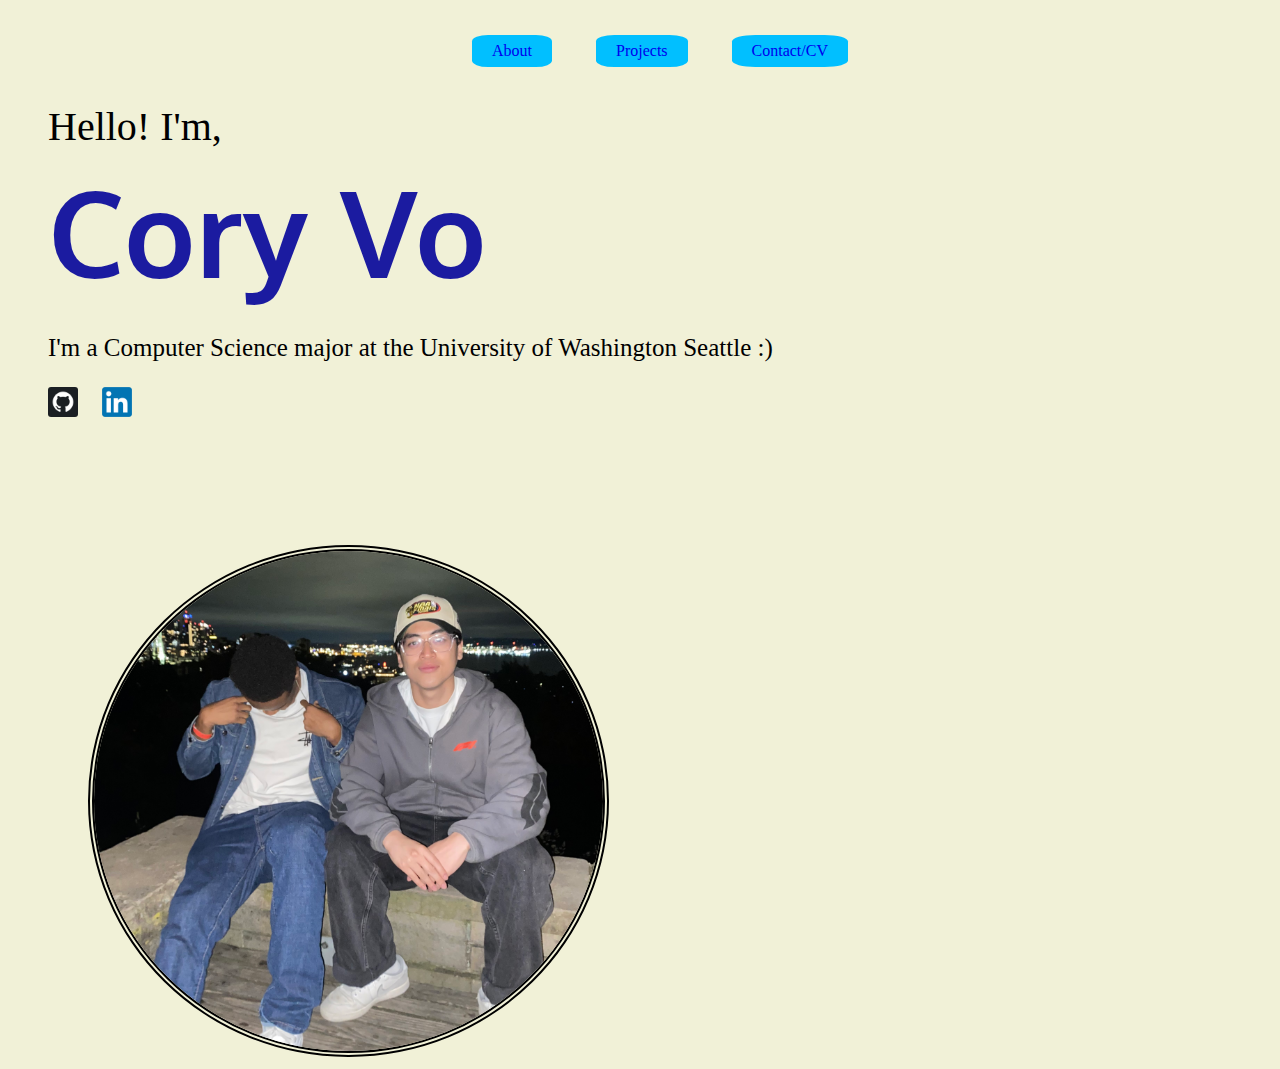
==== index.html @ 05084bd1 "small-fixes" ====
<!--
    Name: Cory Vo
    Date: 7/3/2024

    This is an index.html that gives basic information about me,
    such as my hobbies, music taste and overall background.
-->

<!DOCTYPE html>
<html lang="en">

<head>
    <meta charset="UTF-8">
    <meta name="viewport" content="width=device-width, initial-scale=1.0">
    <title>About Me</title>
    <link rel="stylesheet" href="styling.css">
    <link rel="preconnect" href="https://fonts.googleapis.com">
    <link rel="preconnect" href="https://fonts.gstatic.com" crossorigin>
    <link href="https://fonts.googleapis.com/css2?family=Oxygen:wght@300;400;700&display=swap" rel="stylesheet">
</head>

<body>
    <header>
        <nav>
            <ul>
                <li><a href="index.html" id="first">About</a></li>
                <li><a href="project.html" id="sec">Projects</a></li>
                <li><a href="contact.html" id="third">Contact/CV</a></li>
            </ul>
        </nav>
    </header>
    <main>
        <section class= "content">
            <div id="text">
                <p id="intro">Hello! I'm,</p> 
                <h1>Cory Vo</h1>
                <br>
                <p>I'm a Computer Science major at the University of Washington Seattle :)</p>
            </div>
            <div class="logos">
                <a href="https://github.com/vocory253" target="_blank">
                    <img id="github" src="images/github.jpg" alt="Github Logo">
                </a> 
                <a href="https://www.linkedin.com/in/cory-vo/" target="_blank">
                    <img id="linked" src="images/linkedin.png" alt="LinkedIn Logo">
                </a>
            </div>
        </section>
            <img id="profile" src="images/profile.jpg" alt="Profile Picture">
    </main>
</body>
</html>
---- styling.css ----
/*
  Cory Vo
  7/3/2024

  This style.css page contains my code for the sylistic choices I used for the website
*/

.oxygen-light {
    font-family: "Oxygen", sans-serif;
    font-weight: 300;
    font-style: normal;
  }

/*
Header
*/
header {
    margin-top: 35px;
}

nav {
    text-align: center;
}

nav a {
    text-decoration: none;
    background-color: rgb(1, 191, 255);
    padding: 7px 20px;
    border-radius: 20%;
    display: inline-block;
    transition: transform 0.5s ease;
}

nav a:visited{
    color: black;
}

nav a:hover {
    color: white; /* Color when hovering over links */
    transform: scale(1.1);
    
}

nav ul li {
    display: inline;
    margin: 0 20px;
}

/*
Body (intro)
*/
body {
    background-color: rgb(241, 241, 215);
    background-size: 100% 100%;
} 

h1 {
    font-size: 120px;
    margin: 0; 
    font-family: Oxygen;
}

.content p {
    font-size: 25px;
    margin: 0;  
    color: black;
}

.content {
    padding: 20px 40px; 
    text-align: left;
    overflow: hidden;
    color: rgb(27, 27, 160);
    display: inline-block;
    margin-bottom: 60px;
}

.content p:first-child {
    margin-bottom: 5px; /* Adjust space between first <p> and <h1> */
}

.content p:last-child {
    margin-top: 10px; /* Adjust space between <h1> and last <p> */
}

.content #intro {
    font-size: 40px;
}

#profile {
    height: 500px;
    overflow: hidden;
    border-radius: 50%;
    margin-left: 80px;
    margin-top: 40px;
    max-width: 100%;
    border-style: double;
    border-width: 6px;
    display: inline-block;
    transition: transform 0.7s ease;
}

#profile:hover {
    transform: scale(1.1);
}

.logos a{
    text-decoration: none;
}

#github {
    margin-top: 20px;
    height: 30px;
}

#linked {
    margin-top: 25px;
    margin-left: 20px;
    height: 30px;
}

#github:hover, #linked:hover {
    transform: scale(1.1); /* Scale up by 10% on hover */
    background-color: rgb(140, 223, 251);
}

#github, #linked {
    transition: transform 0.3s ease; 
    border-radius: 10%
}

/*
Body (contact)
*/
#insta, #linked_in, #outlook, #resume {
    height: 250px;
    margin-left: 100px;
    margin-top: 100px;
    border-radius: 5%;
    transition: transform 0.3s ease;
}

#insta:hover, #linked_in:hover, #outlook:hover, #resume:hover {
    transform: scale(1.1);
}

#undercon {
    height: 500px;
    padding-left: 400px;
    padding-top: 75px;
}

.all_logos a{
    text-decoration: none;
}

/*
Body (projects)
*/
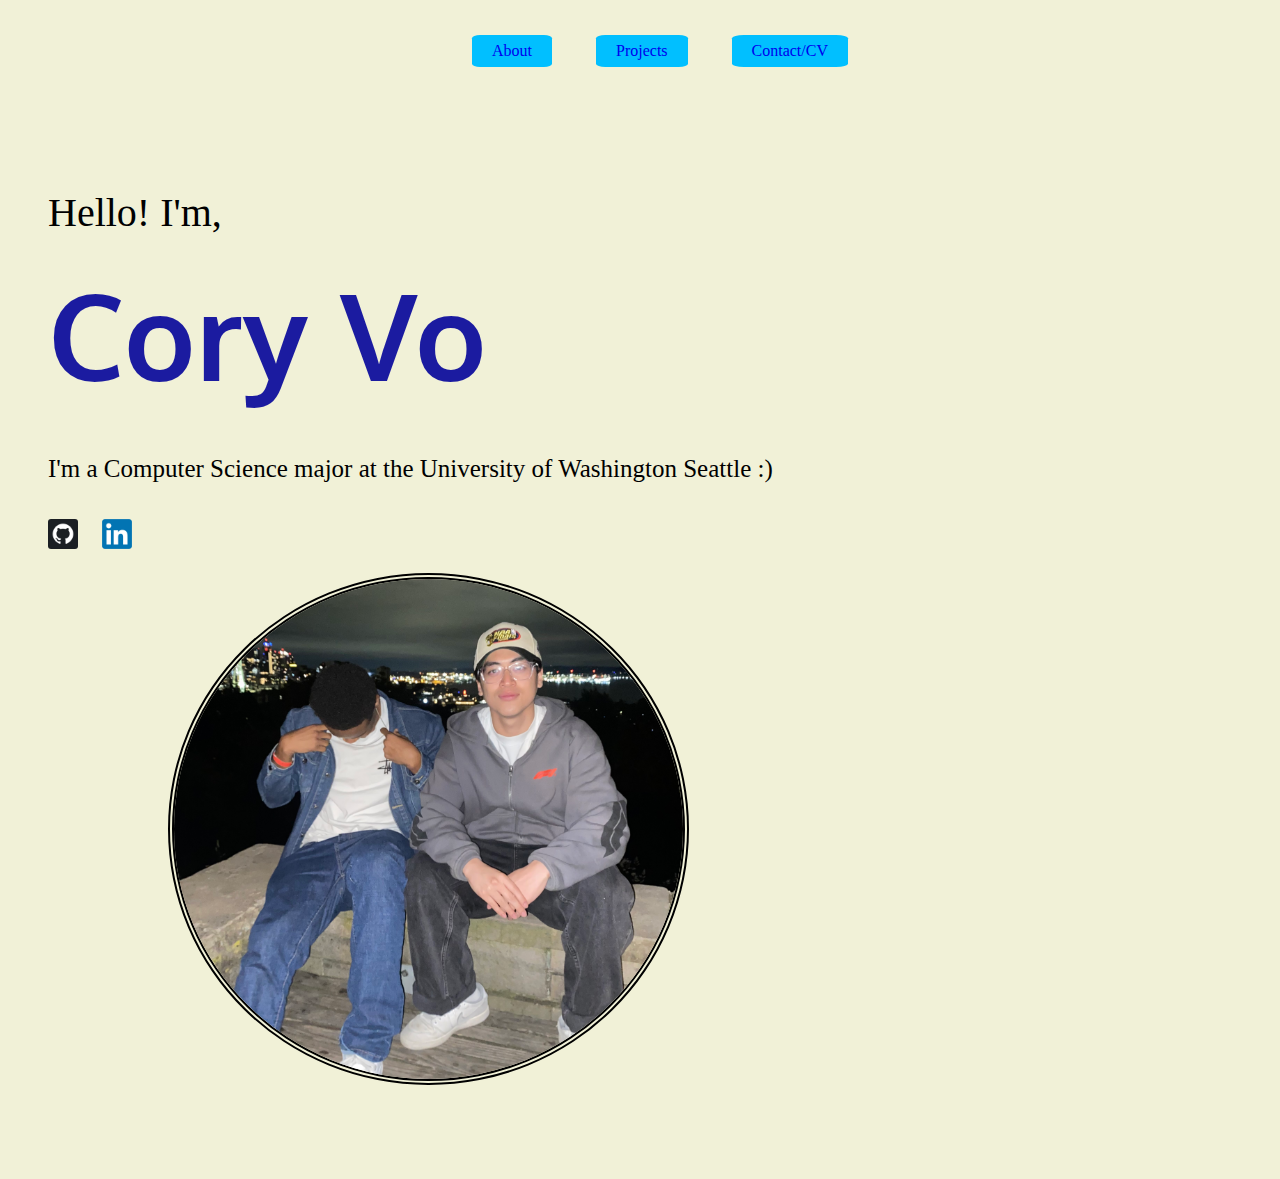
==== commit 6819b1d3: "responsive-part1" ====
--- a/index.html
+++ b/index.html
@@ -32,21 +32,24 @@
     <main>
         <section class= "content">
             <div id="text">
-                <p id="intro">Hello! I'm,</p> 
-                <h1>Cory Vo</h1>
-                <br>
-                <p>I'm a Computer Science major at the University of Washington Seattle :)</p>
+                <div id="innertext">
+                    <p id="intro">Hello! I'm,</p> 
+                    <h1>Cory Vo</h1>
+                    <p>I'm a Computer Science major at the University of Washington Seattle :)</p>
+                    <div class="logos">
+                        <a href="https://github.com/vocory253" target="_blank">
+                            <img id="github" src="images/github.jpg" alt="Github Logo">
+                        </a> 
+                        <a href="https://www.linkedin.com/in/cory-vo/" target="_blank">
+                            <img id="linked" src="images/linkedin.png" alt="LinkedIn Logo">
+                        </a>
+                    </div>
+                </div>
+            <div>
+                <img id="profile" src="images/profile.jpg" alt="Profile Picture">
             </div>
-            <div class="logos">
-                <a href="https://github.com/vocory253" target="_blank">
-                    <img id="github" src="images/github.jpg" alt="Github Logo">
-                </a> 
-                <a href="https://www.linkedin.com/in/cory-vo/" target="_blank">
-                    <img id="linked" src="images/linkedin.png" alt="LinkedIn Logo">
-                </a>
             </div>
-        </section>
-            <img id="profile" src="images/profile.jpg" alt="Profile Picture">
+        </section>    
     </main>
 </body>
 </html>
--- a/styling.css
+++ b/styling.css
@@ -26,7 +26,7 @@
     text-decoration: none;
     background-color: rgb(1, 191, 255);
     padding: 7px 20px;
-    border-radius: 20%;
+    border-radius: 10%;
     display: inline-block;
     transition: transform 0.5s ease;
 }
@@ -37,8 +37,7 @@
 
 nav a:hover {
     color: white; /* Color when hovering over links */
-    transform: scale(1.1);
-    
+    transform: scale(1.1); 
 }
 
 nav ul li {
@@ -58,6 +57,7 @@
     font-size: 120px;
     margin: 0; 
     font-family: Oxygen;
+    color: rgb(27, 27, 160);
 }
 
 .content p {
@@ -69,34 +69,38 @@
 .content {
     padding: 20px 40px; 
     text-align: left;
-    overflow: hidden;
-    color: rgb(27, 27, 160);
-    display: inline-block;
-    margin-bottom: 60px;
+    margin-bottom: 70px;
 }
 
 .content p:first-child {
     margin-bottom: 5px; /* Adjust space between first <p> and <h1> */
 }
 
-.content p:last-child {
-    margin-top: 10px; /* Adjust space between <h1> and last <p> */
+.content p:nth-last-child(2) {
+    margin-top: 35px;
 }
 
 .content #intro {
     font-size: 40px;
 }
 
+#text {
+    display: flex;
+    flex-wrap: wrap;
+}
+
+#innertext {
+    margin-top: 70px;
+}
+
 #profile {
     height: 500px;
-    overflow: hidden;
     border-radius: 50%;
-    margin-left: 80px;
-    margin-top: 40px;
-    max-width: 100%;
+    margin-left: 120px;
+    margin-top: 20px;
+    min-width: 50%;
     border-style: double;
     border-width: 6px;
-    display: inline-block;
     transition: transform 0.7s ease;
 }
 
@@ -125,7 +129,7 @@
 }
 
 #github, #linked {
-    transition: transform 0.3s ease; 
+    transition: transform 0.4s ease; 
     border-radius: 10%
 }
 
@@ -137,7 +141,7 @@
     margin-left: 100px;
     margin-top: 100px;
     border-radius: 5%;
-    transition: transform 0.3s ease;
+    transition: transform 0.7s ease;
 }
 
 #insta:hover, #linked_in:hover, #outlook:hover, #resume:hover {
@@ -157,8 +161,65 @@
 /*
 Body (projects)
 */
-
-
-
-
-
+#intro_message {
+    border-style: double;
+    margin-left: 100px;
+    margin-right: 100px;
+    margin-top: 100px;
+    text-align: center;
+    padding-top: 20px;
+    padding-bottom: 20px;
+    border-radius: 20px;
+    transition: transform 0.7s ease;
+}
+
+#intro_message:hover {
+    transform: scale(1.1);
+}
+
+.project {
+    margin-left: 150px;
+    margin-right: 150px;
+    margin-top: 100px;
+    margin-bottom: 150px;
+    display: flex;
+    align-items: center;
+} 
+
+.project h2{
+    font-family: Oxygen;
+    text-align: center;
+}
+
+.project, p {
+    font-size: 18px;
+    line-height: 200%; 
+}
+
+#absurdle {
+    height: 250px;
+}
+
+.text {
+    margin-right: 80px;
+}
+
+.grey-out {
+    filter: grayscale(100%); /* Apply grayscale filter */
+    border-radius: 15%;
+    transition: transform 0.9s ease;
+}
+
+.grey-out:hover {
+    filter: grayscale(0%); /* Remove grayscale on hover */
+    transform: scale(1.1);
+}
+
+#todo {
+    height: 300px;
+}
+
+audio {
+    margin-top: 10px;
+    margin-left: 150px;
+}
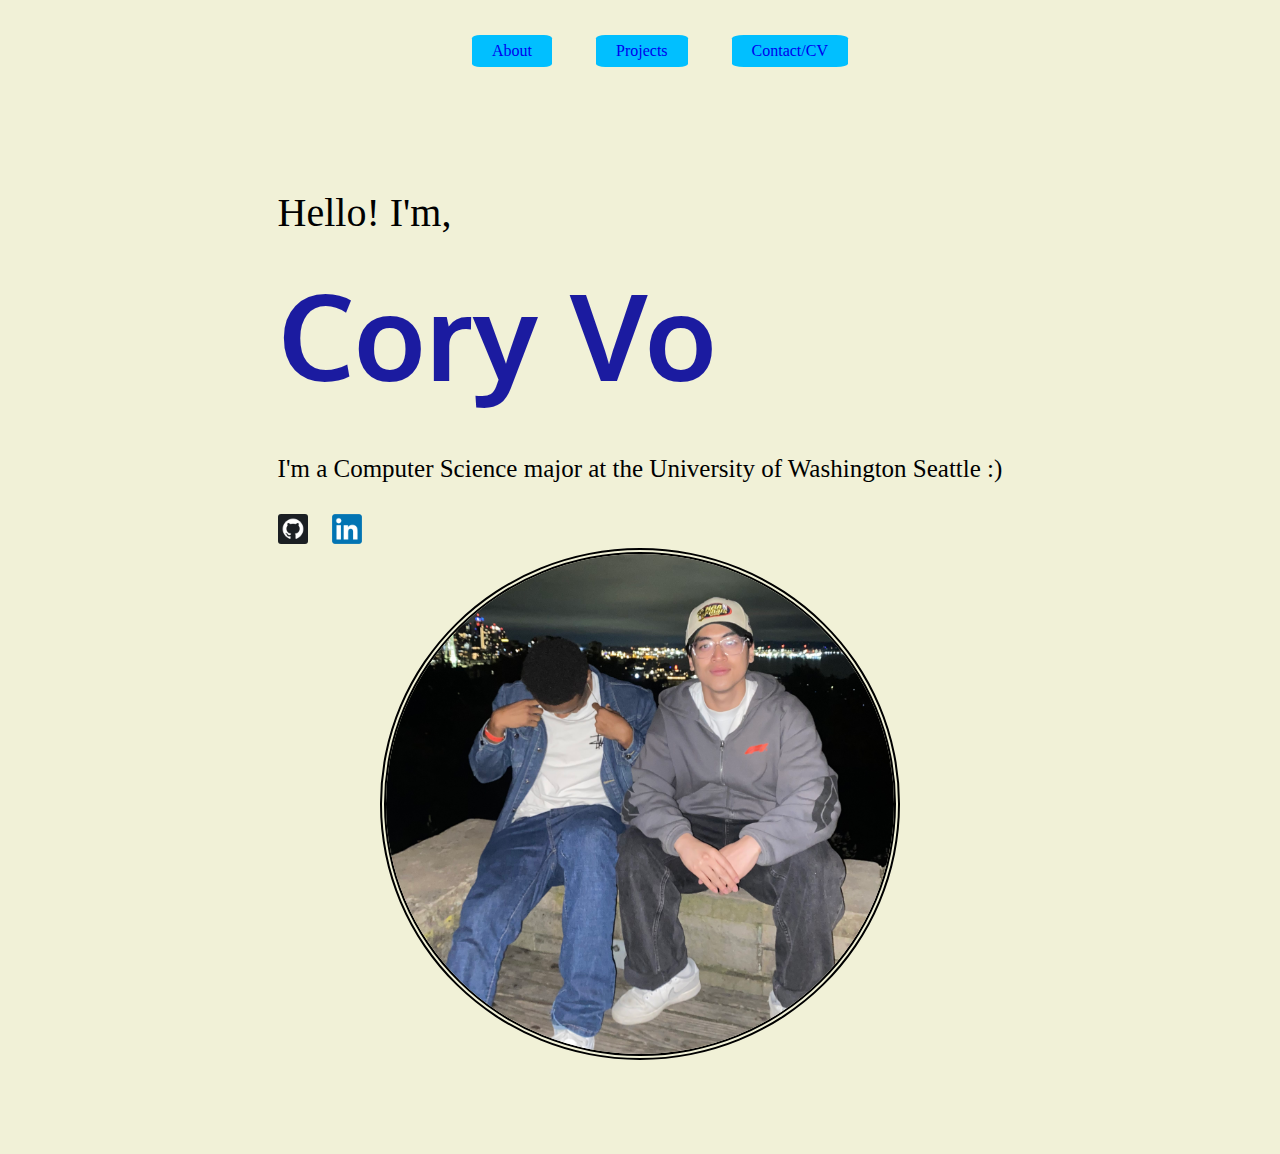
==== commit ba8c35f5: "big-rework" ====
--- a/index.html
+++ b/index.html
@@ -35,7 +35,7 @@
                 <div id="innertext">
                     <p id="intro">Hello! I'm,</p> 
                     <h1>Cory Vo</h1>
-                    <p>I'm a Computer Science major at the University of Washington Seattle :)</p>
+                    <p>I'm a Computer Science major at the University of Washington Seattle :)</p> 
                     <div class="logos">
                         <a href="https://github.com/vocory253" target="_blank">
                             <img id="github" src="images/github.jpg" alt="Github Logo">
@@ -45,12 +45,13 @@
                         </a>
                     </div>
                 </div>
-            <div>
+            <div id="containerpic">
                 <img id="profile" src="images/profile.jpg" alt="Profile Picture">
             </div>
             </div>
         </section>    
     </main>
 </body>
+<script src="script.js"></script>
 </html>
 
--- a/styling.css
+++ b/styling.css
@@ -41,8 +41,8 @@
 }
 
 nav ul li {
-    display: inline;
-    margin: 0 20px;
+    display: inline; 
+    margin: 0 20px; 
 }
 
 /*
@@ -87,6 +87,7 @@
 #text {
     display: flex;
     flex-wrap: wrap;
+    justify-content: space-around;
 }
 
 #innertext {
@@ -96,8 +97,6 @@
 #profile {
     height: 500px;
     border-radius: 50%;
-    margin-left: 120px;
-    margin-top: 20px;
     min-width: 50%;
     border-style: double;
     border-width: 6px;
@@ -110,27 +109,19 @@
 
 .logos a{
     text-decoration: none;
-}
-
-#github {
-    margin-top: 20px;
-    height: 30px;
-}
-
-#linked {
-    margin-top: 25px;
-    margin-left: 20px;
-    height: 30px;
+    margin-right: 20px;
 }
 
 #github:hover, #linked:hover {
     transform: scale(1.1); /* Scale up by 10% on hover */
-    background-color: rgb(140, 223, 251);
+    filter: brightness(1.2);
 }
 
 #github, #linked {
     transition: transform 0.4s ease; 
-    border-radius: 10%
+    border-radius: 10%;
+    height: 30px;
+    margin-top: 20px; 
 }
 
 /*
@@ -138,20 +129,20 @@
 */
 #insta, #linked_in, #outlook, #resume {
     height: 250px;
-    margin-left: 100px;
-    margin-top: 100px;
+    margin-top: 100px; 
     border-radius: 5%;
-    transition: transform 0.7s ease;
+    transition: transform 0.7s ease; 
 }
 
 #insta:hover, #linked_in:hover, #outlook:hover, #resume:hover {
     transform: scale(1.1);
-}
-
-#undercon {
-    height: 500px;
-    padding-left: 400px;
-    padding-top: 75px;
+    filter: brightness(1.2);
+}
+
+.all_logos {
+    display: flex;
+    justify-content: space-around;
+    flex-wrap: wrap;
 }
 
 .all_logos a{
@@ -171,6 +162,8 @@
     padding-bottom: 20px;
     border-radius: 20px;
     transition: transform 0.7s ease;
+    box-shadow: 7px 7px 10px;
+    margin-bottom: 100px;
 }
 
 #intro_message:hover {
@@ -180,10 +173,12 @@
 .project {
     margin-left: 150px;
     margin-right: 150px;
-    margin-top: 100px;
-    margin-bottom: 150px;
-    display: flex;
+    margin-bottom: 100px;
+    display: inline-flex;
+    justify-content: space-around;
     align-items: center;
+    flex-wrap: wrap;
+    border-style: double;
 } 
 
 .project h2{
@@ -201,25 +196,57 @@
 }
 
 .text {
-    margin-right: 80px;
-}
-
-.grey-out {
-    filter: grayscale(100%); /* Apply grayscale filter */
+    width: 50%;
+    text-align: center;
+}
+
+.pics{
     border-radius: 15%;
     transition: transform 0.9s ease;
 }
 
-.grey-out:hover {
-    filter: grayscale(0%); /* Remove grayscale on hover */
-    transform: scale(1.1);
+.pics:hover {
+    transform: scale(1.1);
+    filter: grayscale(.5);
 }
 
 #todo {
     height: 300px;
 }
 
-audio {
-    margin-top: 10px;
-    margin-left: 150px;
-}
+
+
+
+
+
+/*Mobile Device Design*/
+@media only screen and (min-width: 320px) and (max-width: 414px) {
+    #profile {
+      margin-left: 80px;
+    }
+
+    nav ul li {
+      display: block;
+      list-style-type: none;
+      margin-bottom: 25px;
+    
+    }
+
+    #insta, #linked_in, #outlook, #resume {
+        margin-right: 100px;
+    }
+
+    #intro_message {
+        margin: 0;
+    }
+
+    .project {
+        display: block;
+    }
+
+    p {
+        white-space: normal;
+      }
+
+  }
+
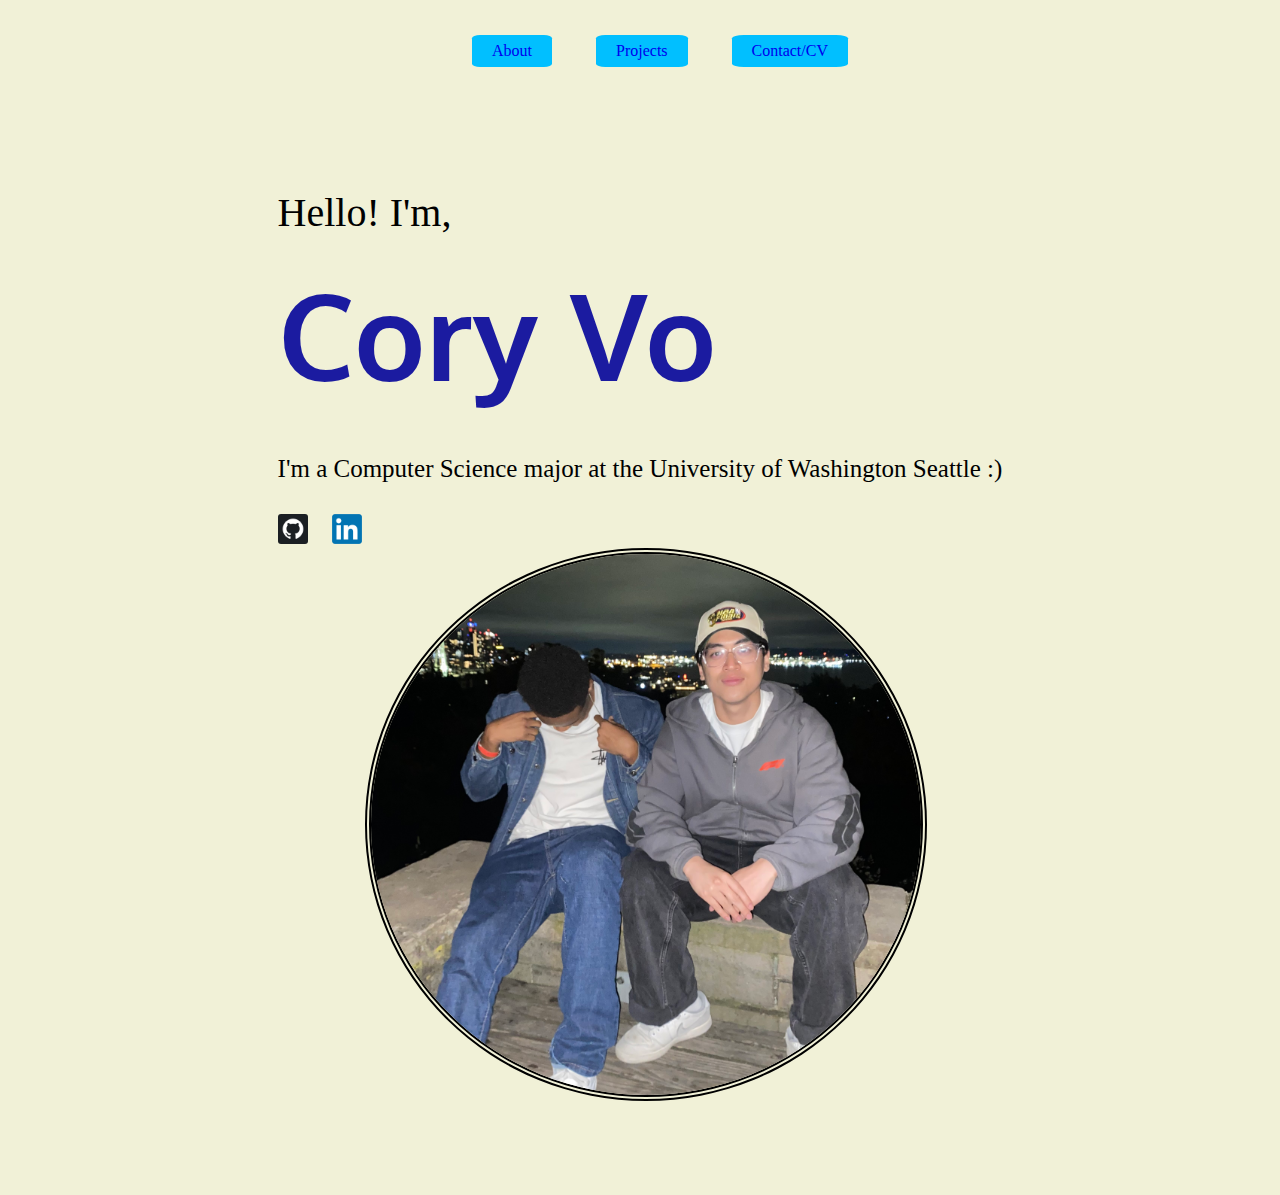
==== commit c46f2898: "mobile_design2" ====
--- a/index.html
+++ b/index.html
@@ -34,7 +34,7 @@
             <div id="text">
                 <div id="innertext">
                     <p id="intro">Hello! I'm,</p> 
-                    <h1>Cory Vo</h1>
+                    <h1 id="name">Cory Vo</h1>
                     <p>I'm a Computer Science major at the University of Washington Seattle :)</p> 
                     <div class="logos">
                         <a href="https://github.com/vocory253" target="_blank">
--- a/styling.css
+++ b/styling.css
@@ -53,7 +53,7 @@
     background-size: 100% 100%;
 } 
 
-h1 {
+#name {
     font-size: 120px;
     margin: 0; 
     font-family: Oxygen;
@@ -95,12 +95,18 @@
 }
 
 #profile {
-    height: 500px;
+    height: 450px;
     border-radius: 50%;
     min-width: 50%;
     border-style: double;
     border-width: 6px;
     transition: transform 0.7s ease;
+    max-width: 100%;
+    height: auto;
+}
+
+#containerpic {
+    max-width: 550px;
 }
 
 #profile:hover {
@@ -154,12 +160,10 @@
 */
 #intro_message {
     border-style: double;
-    margin-left: 100px;
-    margin-right: 100px;
+    /* min-width: 500px; */
     margin-top: 100px;
     text-align: center;
-    padding-top: 20px;
-    padding-bottom: 20px;
+    padding: 20px;
     border-radius: 20px;
     transition: transform 0.7s ease;
     box-shadow: 7px 7px 10px;
@@ -170,20 +174,28 @@
     transform: scale(1.1);
 }
 
+#introcontainer {
+    margin-left: 5%;
+    margin-right: 5%;
+}
+
 .project {
-    margin-left: 150px;
-    margin-right: 150px;
     margin-bottom: 100px;
     display: inline-flex;
     justify-content: space-around;
     align-items: center;
     flex-wrap: wrap;
     border-style: double;
+    border-radius: 20px;
+    box-shadow: 7px 7px 10px;
+    box-sizing: border-box;
+    margin-left: 5%;
+    margin-right: 5%;
 } 
 
 .project h2{
     font-family: Oxygen;
-    text-align: center;
+    /* text-align: center; */
 }
 
 .project, p {
@@ -203,50 +215,45 @@
 .pics{
     border-radius: 15%;
     transition: transform 0.9s ease;
+    max-width: 100%;
+    height: auto;
 }
 
 .pics:hover {
     transform: scale(1.1);
-    filter: grayscale(.5);
+    filter: brightness(1.1);
 }
 
 #todo {
     height: 300px;
 }
 
-
-
+audio {
+    max-width: 100%;
+}
 
 
 
 /*Mobile Device Design*/
-@media only screen and (min-width: 320px) and (max-width: 414px) {
+@media only screen and (min-width: 320px) and (max-width: 420px) {
+
+    nav ul li {
+        display: block;
+        list-style-type: none;
+        margin: 5%;
+    } 
+
     #profile {
-      margin-left: 80px;
+        margin-top: 20px;
     }
 
-    nav ul li {
-      display: block;
-      list-style-type: none;
-      margin-bottom: 25px;
+    #intro {
+        text-align: center;
+    }
+
+    #name {
+        text-align: center;
+    }
     
-    }
-
-    #insta, #linked_in, #outlook, #resume {
-        margin-right: 100px;
-    }
-
-    #intro_message {
-        margin: 0;
-    }
-
-    .project {
-        display: block;
-    }
-
-    p {
-        white-space: normal;
-      }
-
-  }
-
+}
+
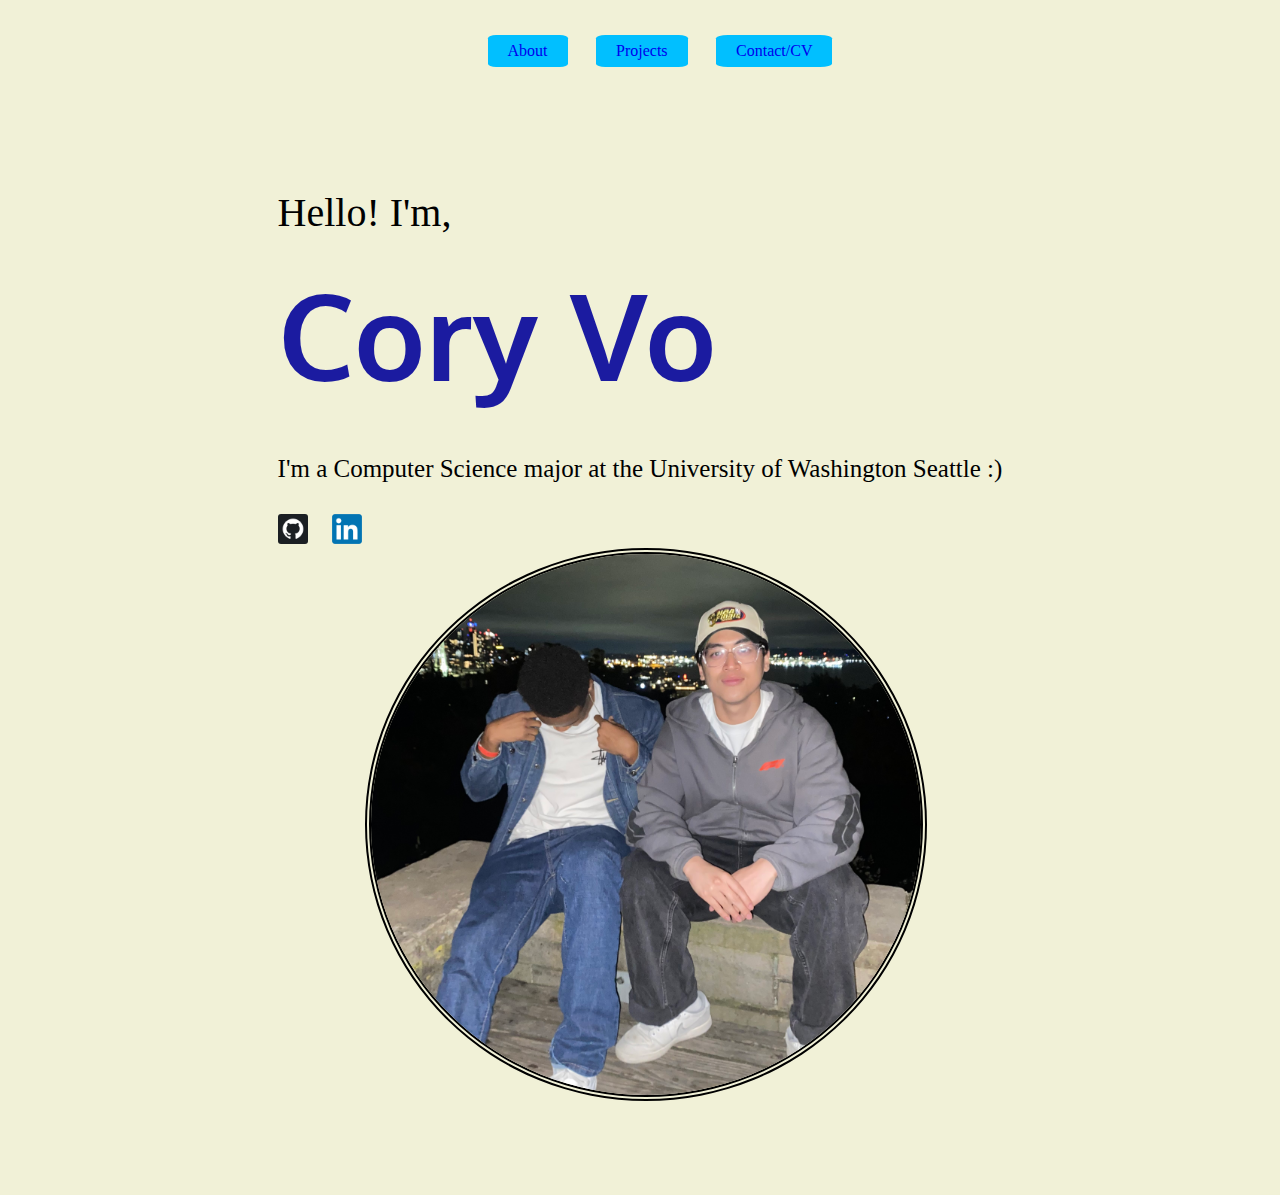
==== commit edc62c05: "test" ====
--- a/index.html
+++ b/index.html
@@ -35,7 +35,7 @@
                 <div id="innertext">
                     <p id="intro">Hello! I'm,</p> 
                     <h1 id="name">Cory Vo</h1>
-                    <p>I'm a Computer Science major at the University of Washington Seattle :)</p> 
+                    <p id="cs">I'm a Computer Science major at the University of Washington Seattle :)</p> 
                     <div class="logos">
                         <a href="https://github.com/vocory253" target="_blank">
                             <img id="github" src="images/github.jpg" alt="Github Logo">
--- a/styling.css
+++ b/styling.css
@@ -42,8 +42,9 @@
 
 nav ul li {
     display: inline; 
-    margin: 0 20px; 
-}
+    margin: 1%; 
+}
+
 
 /*
 Body (intro)
@@ -238,8 +239,8 @@
 @media only screen and (min-width: 320px) and (max-width: 420px) {
 
     nav ul li {
-        display: block;
-        list-style-type: none;
+        /* display: block;
+        list-style-type: none; */
         margin: 5%;
     } 
 
@@ -254,6 +255,10 @@
     #name {
         text-align: center;
     }
+
+    #cs {
+        text-align: center;
+    }
     
 }
 
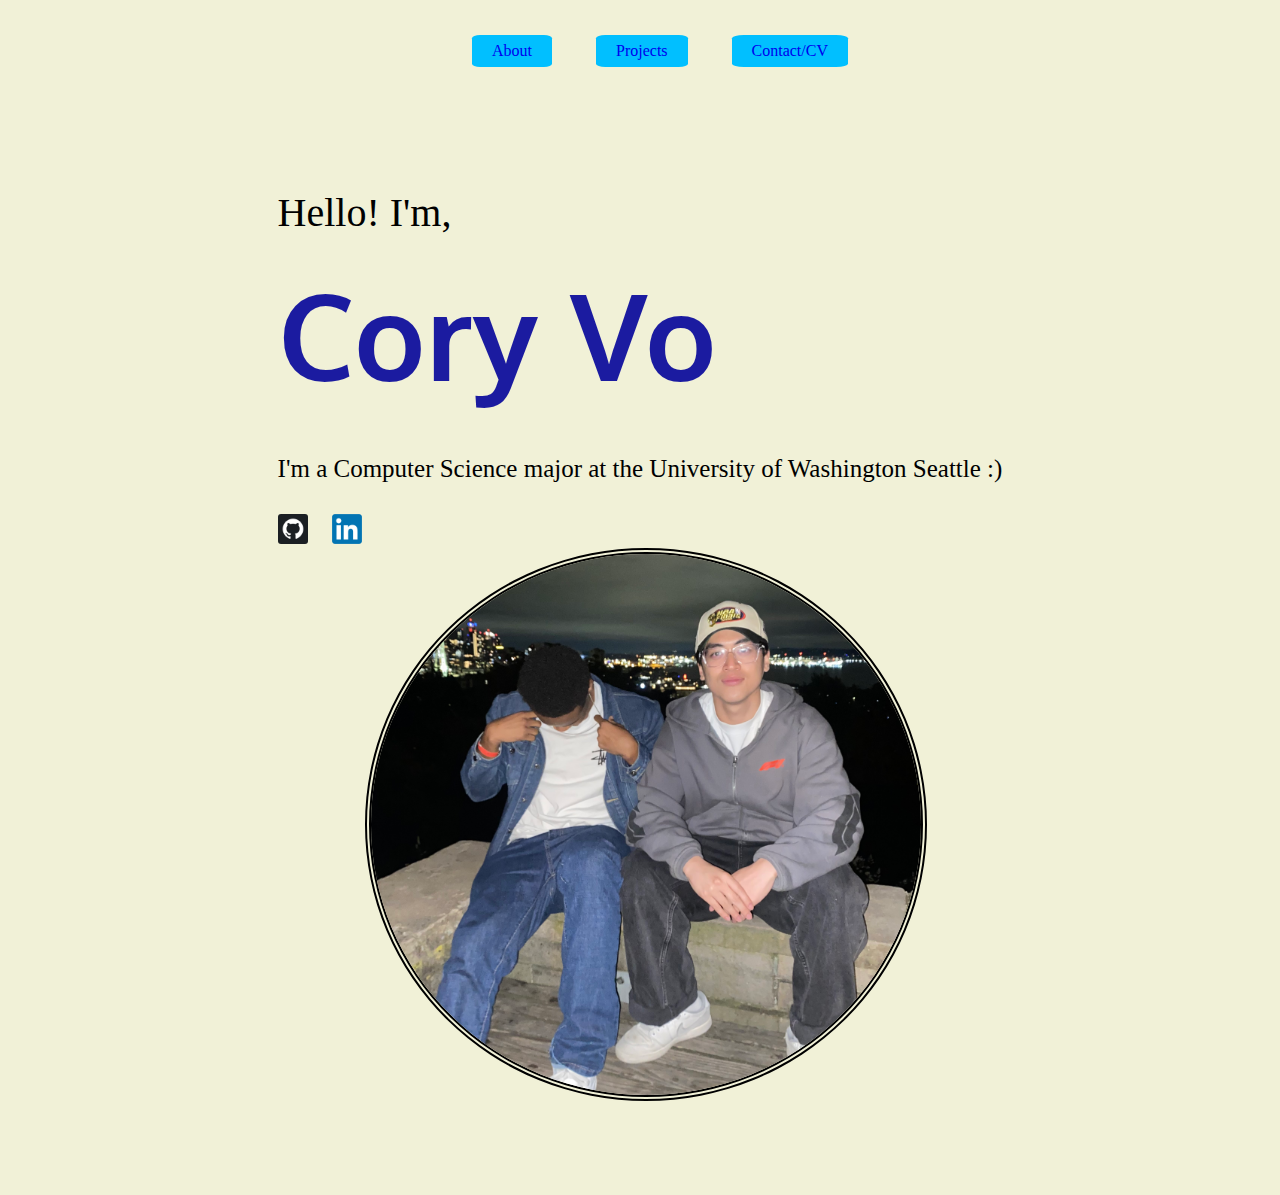
==== commit 4d0cf3da: "google-analytics" ====
--- a/index.html
+++ b/index.html
@@ -14,6 +14,15 @@
     <meta name="viewport" content="width=device-width, initial-scale=1.0">
     <title>About Me</title>
     <link rel="stylesheet" href="styling.css">
+    <!-- Google tag (gtag.js) -->
+    <script async src="https://www.googletagmanager.com/gtag/js?id=G-DYMDDL543B"></script>
+    <script>
+    window.dataLayer = window.dataLayer || [];
+    function gtag(){dataLayer.push(arguments);}
+    gtag('js', new Date());
+
+    gtag('config', 'G-DYMDDL543B');
+    </script>
     <link rel="preconnect" href="https://fonts.googleapis.com">
     <link rel="preconnect" href="https://fonts.gstatic.com" crossorigin>
     <link href="https://fonts.googleapis.com/css2?family=Oxygen:wght@300;400;700&display=swap" rel="stylesheet">
--- a/styling.css
+++ b/styling.css
@@ -42,7 +42,7 @@
 
 nav ul li {
     display: inline; 
-    margin: 1%; 
+    margin: 0 20px; 
 }
 
 
@@ -218,6 +218,7 @@
     transition: transform 0.9s ease;
     max-width: 100%;
     height: auto;
+    flex: 1;
 }
 
 .pics:hover {
@@ -238,9 +239,14 @@
 /*Mobile Device Design*/
 @media only screen and (min-width: 320px) and (max-width: 420px) {
 
+    nav ul {
+        display: flex;
+        flex-direction: column; /* Stack the items vertically */
+        justify-content: center;
+        align-items: center;
+    }
+
     nav ul li {
-        /* display: block;
-        list-style-type: none; */
         margin: 5%;
     } 
 
@@ -259,6 +265,15 @@
     #cs {
         text-align: center;
     }
+
+    .logos {
+        display: flex;
+        justify-content: center;
+    }
+
+    .text {
+        flex: 1;
+    }
     
 }
 
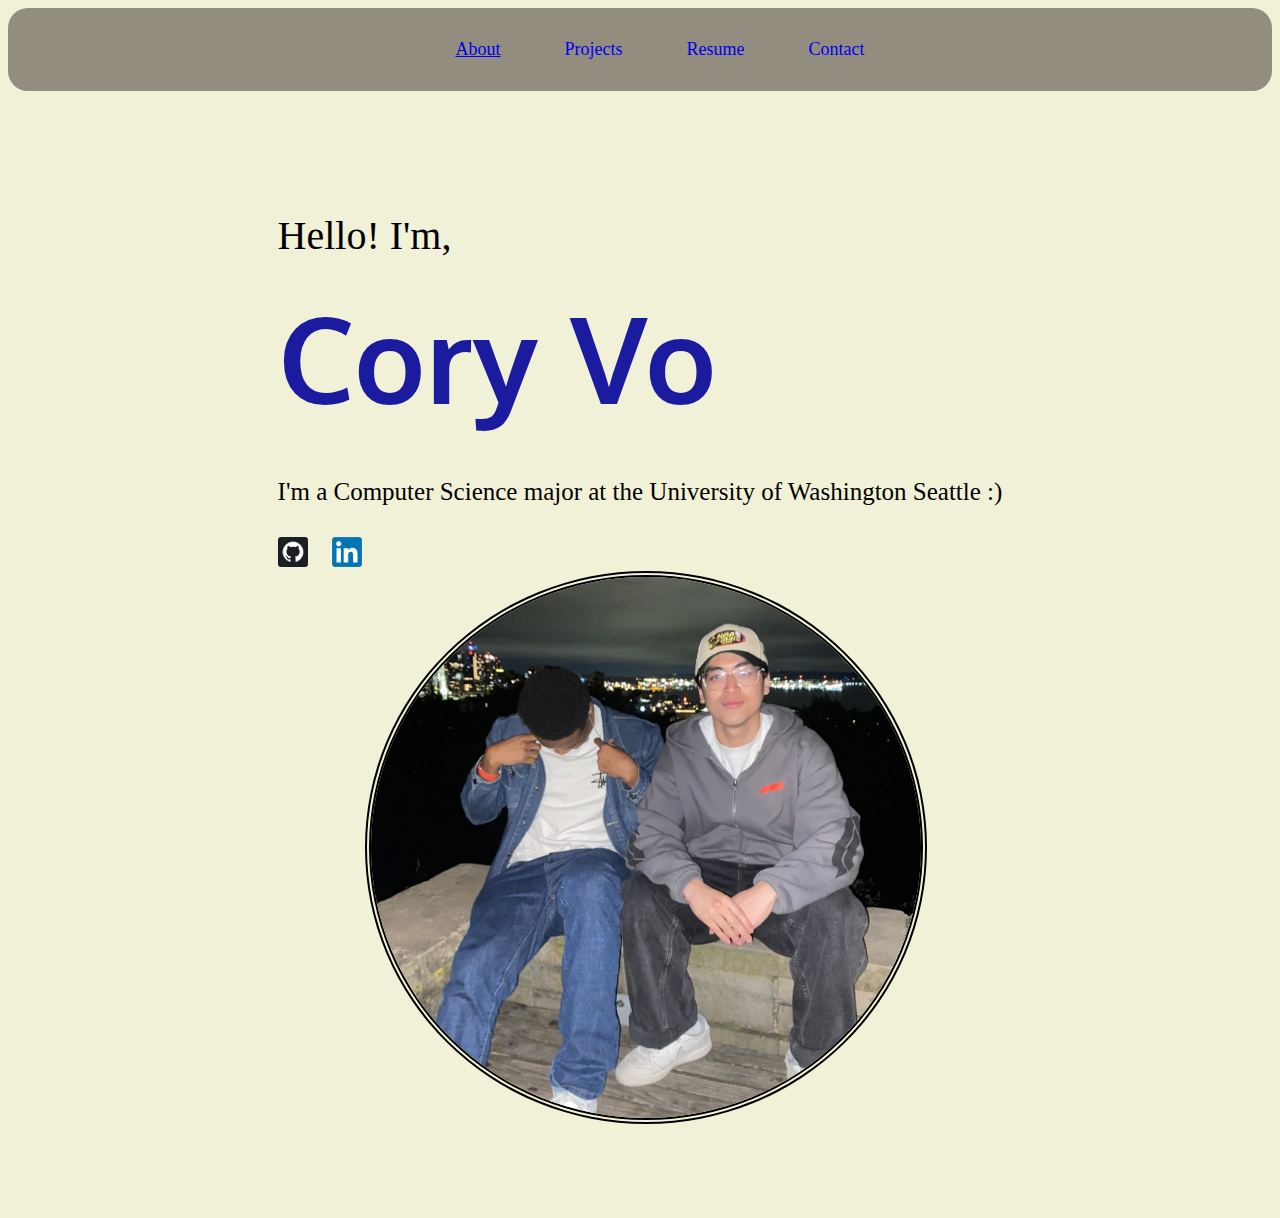
==== commit 35f676a0: "first-big" ====
--- a/index.html
+++ b/index.html
@@ -32,9 +32,10 @@
     <header>
         <nav>
             <ul>
-                <li><a href="index.html" id="first">About</a></li>
-                <li><a href="project.html" id="sec">Projects</a></li>
-                <li><a href="contact.html" id="third">Contact/CV</a></li>
+                <li><a href="index.html" class="navbar">About</a></li>
+                <li><a href="project.html" class="navbar">Projects</a></li>
+                <li><a href="cv.html" class="navbar">Resume</a></li>
+                <li><a href="contact.html" class="navbar">Contact</a></li>
             </ul>
         </nav>
     </header>
--- a/styling.css
+++ b/styling.css
@@ -15,7 +15,12 @@
 Header
 */
 header {
-    margin-top: 35px;
+    /* margin-top: 35px; */
+    background-color: 	#938d80;
+    padding: 15px;
+    border-radius: 20px;
+    margin-bottom: 15px;
+
 }
 
 nav {
@@ -23,26 +28,41 @@
 }
 
 nav a {
+    /* text-decoration: none; */
+    /* background-color: rgb(1, 191, 255); */
+    border-radius: 10%; 
     text-decoration: none;
-    background-color: rgb(1, 191, 255);
-    padding: 7px 20px;
-    border-radius: 10%;
     display: inline-block;
     transition: transform 0.5s ease;
 }
 
 nav a:visited{
-    color: black;
+    /* color: black; */
+    text-decoration: underline;
+    color: white;
 }
 
 nav a:hover {
-    color: white; /* Color when hovering over links */
+    /* color: white;  */
+    /* Color when hovering over links */
     transform: scale(1.1); 
+    background-color: #6d685e;
+    padding: 7px 20px; 
+    margin: -7px -20px; /* Offset the added padding */
+}
+
+/* nav a.active {
+    text-decoration: underline;
+} */
+
+nav ul li a.navbar.active {
+    text-decoration: underline !important;
 }
 
 nav ul li {
+    font-size: 18px;
     display: inline; 
-    margin: 0 20px; 
+    margin: 0 30px; 
 }
 
 
@@ -59,6 +79,7 @@
     margin: 0; 
     font-family: Oxygen;
     color: rgb(27, 27, 160);
+    /* color: rgb(128, 128, 128); */
 }
 
 .content p {
@@ -96,9 +117,9 @@
 }
 
 #profile {
-    height: 450px;
+    /* height: 450px; */
     border-radius: 50%;
-    min-width: 50%;
+    min-width: 40%;
     border-style: double;
     border-width: 6px;
     transition: transform 0.7s ease;
@@ -134,10 +155,13 @@
 /*
 Body (contact)
 */
+
 #insta, #linked_in, #outlook, #resume {
-    height: 250px;
-    margin-top: 100px; 
-    border-radius: 5%;
+    width: 100px;
+    margin-bottom: 20px; 
+    border-radius: 50%;
+    margin-left: 20px;
+    margin-right: 20px;
     transition: transform 0.7s ease; 
 }
 
@@ -148,8 +172,8 @@
 
 .all_logos {
     display: flex;
-    justify-content: space-around;
-    flex-wrap: wrap;
+    justify-content: center;
+    /* flex-wrap: wrap; */
 }
 
 .all_logos a{
@@ -202,6 +226,8 @@
 .project, p {
     font-size: 18px;
     line-height: 200%; 
+    margin-left: 5%;
+    margin-right: 5%;
 }
 
 #absurdle {
@@ -209,7 +235,8 @@
 }
 
 .text {
-    width: 50%;
+    /* width: 50%; */
+    flex: 1;
     text-align: center;
 }
 
@@ -218,8 +245,16 @@
     transition: transform 0.9s ease;
     max-width: 100%;
     height: auto;
-    flex: 1;
-}
+    margin-top: 5%;
+    margin-bottom: 5%;
+    /* flex: 1; */
+}
+
+@media (max-width: 1000px) {
+    .project {
+      flex-direction: column;
+    }
+  }
 
 .pics:hover {
     transform: scale(1.1);
@@ -234,6 +269,10 @@
     max-width: 100%;
 }
 
+embed {
+    width: 100%;
+    height: 100vh;
+}
 
 
 /*Mobile Device Design*/
@@ -277,3 +316,44 @@
     
 }
 
+/* Form-Page */
+
+.contact-container {
+    max-width: 500px;
+    margin: 50px auto;
+    padding: 20px;
+    background-color: #fff;
+    border-radius: 8px;
+    box-shadow: 7px 7px 7px;
+}
+form {
+    display: flex;
+    flex-direction: column;
+}
+
+input, textarea {
+    margin-bottom: 15px;
+    padding: 10px;
+    border: 1px solid #ddd;
+    border-radius: 4px;
+}
+
+input[type="submit"] {
+    background-color: #5cb85c;
+    color: white;
+    border: none;
+    cursor: pointer;
+    font-size: 16px;
+}
+
+input[type="submit"]:hover {
+    background-color: #4cae4c;
+}
+
+#form-contact {
+    text-align: center;
+}
+
+.formb {
+    margin-bottom: 5px;
+}
